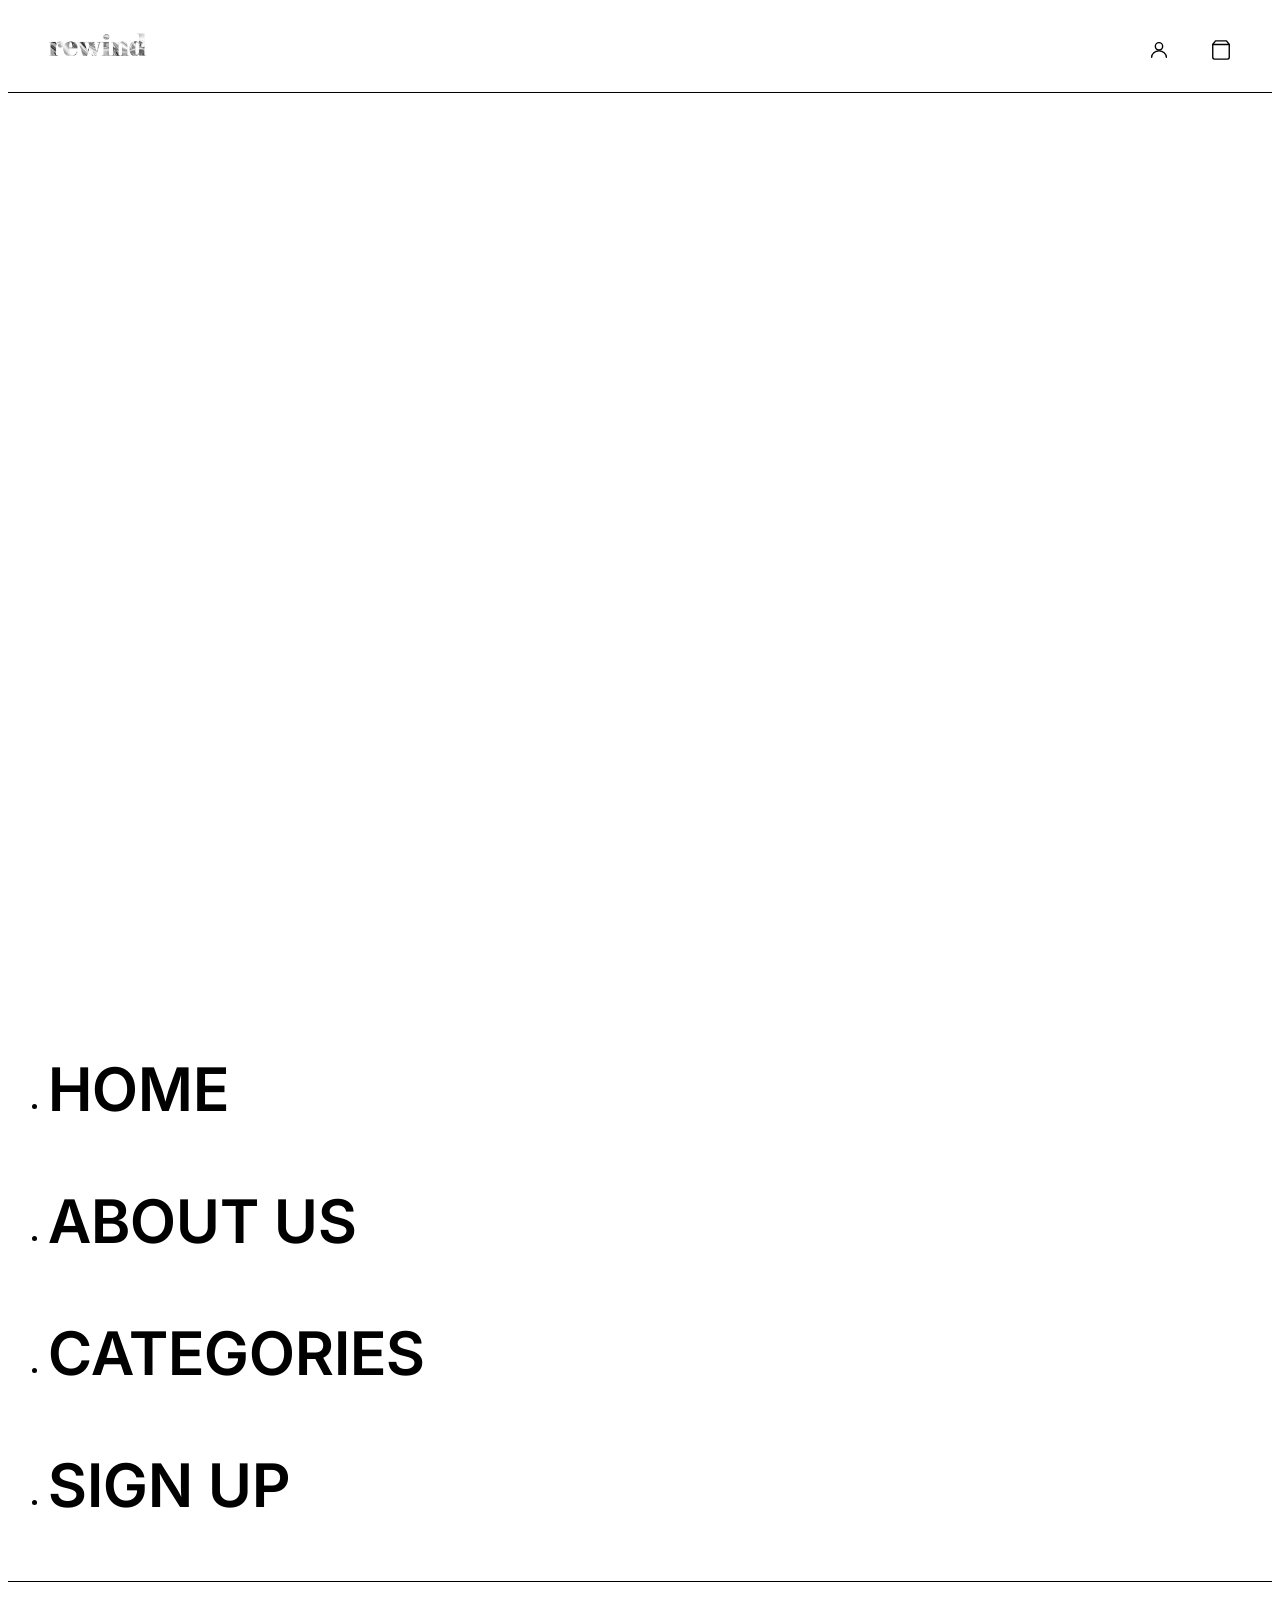
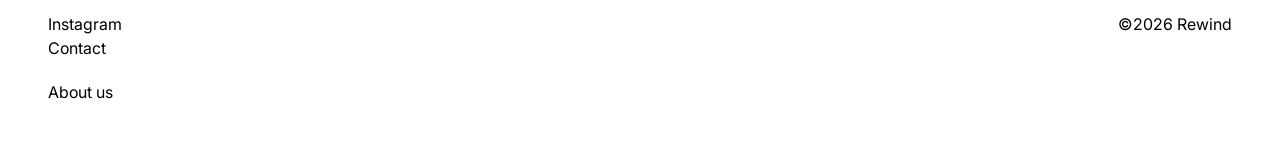
==== index.html @ b10daee1 "Merge pull request #23 from Team-3-and-the-lord-of-darkness/footer Footer" ====
<!doctype html>
<html lang="en">
  <head>
    <meta charset="UTF-8" />
    <meta name="viewport" content="width=device-width, initial-scale=1.0" />
    <title>Index</title>
    <script src="js/index.js" defer></script>
    <link rel="stylesheet" href="css/variables.css" />
    <link rel="stylesheet" href="css/index.css" />
    <link rel="stylesheet" href="css/general.css" />
    <link rel="stylesheet" href="css/layout.css" />
  </head>
  <body>
    <header class="header-minimal">
      <a href="index.html"><img class="rewind" src="img/rewindlogo.webp" alt="rewind logo" /></a>
      <nav>
        <ul>
          <li><button class="headerText">categories</button></li>
          <li><a class="headerText" href="about.html">about us</a></li>
          <li><a class="headerText" href="form.html">join us</a></li>
          <li>
            <a href="#" class="header-icon" aria-label="account">
              <svg xmlns="http://www.w3.org/2000/svg" width="22" height="22" viewBox="0 0 24 24" fill="none" stroke="currentColor" stroke-width="1.5" stroke-linecap="round" stroke-linejoin="round">
                <circle cx="12" cy="8" r="4" />
                <path d="M4 20c0-4 3.6-7 8-7s8 3 8 7" />
              </svg>
            </a>
          </li>
          <li>
            <a href="#" class="header-icon" aria-label="cart">
              <svg xmlns="http://www.w3.org/2000/svg" width="22" height="22" viewBox="0 0 24 24" fill="none" stroke="currentColor" stroke-width="1.5" stroke-linecap="round" stroke-linejoin="round">
                <path d="M6 2L3 6v14a2 2 0 0 0 2 2h14a2 2 0 0 0 2-2V6l-3-4z" />
                <line x1="3" y1="6" x2="21" y2="6" />
              </svg>
            </a>
          </li>
        </ul>
      </nav>
    </header>
    <main>
      <div class="heroslide">
        <img src="img/indexheroV2.webp" alt="indexhero1white" />
        <img src="img/indexheroV2green.webp" alt="indexhero2green" />
        <img src="img/indexheroV2purple.webp" alt="indexhero3purple" />
        <img src="img/indexheroV2yellow.webp" alt="indexhero4yellow" />
      </div>
      <section class="whitespace"></section>
      <section class="indexmenuContainer">
        <ul>
          <li>
            <a href="index.html"><h3>HOME</h3></a>
          </li>
          <li>
            <a href="about.html"><h3>ABOUT US</h3></a>
          </li>
          <li>
            <a href="categories.html"><h3>CATEGORIES</h3></a>
          </li>
          <li>
            <a href="form.html"><h3>SIGN UP</h3></a>
          </li>
        </ul>
        <section class="homeInterior"></section>
        <section class="mensApparel"></section>
        <section class="homeInterior"></section>
      </section>
      <section class="whitespace_newsfeature"></section>
      <section class="newsfeature"></section>
      <section class="whitespace"></section>
    </main>
<footer>
  <div class="footer-left">
    <a class="footer-link" href="#">Instagram</a>
    <a class="footer-link" href="#">Contact</a>
    <a class="footer-link footer-about" href="about.html">About us</a>
  </div>
  <p class="footer-copy">©2026 Rewind</p>
</footer>
  </body>
</html>
---- css/variables.css ----
/* Denne side indeholder variabler.Det vil sige,
at gennemgående æstetiske valg (farve, border-radius, etc) findes herinde,
og kan universelt ændres */

@font-face {
  font-family: "interSemibold";
  src: url("../fonts/Inter_18pt-SemiBold.woff");
}

@font-face {
  font-family: "interRegular";
  src: url("../fonts/Inter_18pt-Regular.woff");
}

:root {
  /* farver */
  --green-pastel: #cdf4d3;
  --yellow-pastel: #f5e8ba;
  --purple-pastel: #c8caff;
  /* var står her for variation, 
  så vi kan have nuance forskelle på vores farverne,
  f.eks til en mørkere baggrund */
  --prime-color-var: rgb(257, 257, 257);
  --second-color-var: rgb(257, 257, 257);
  --third-color-var: rgb(257, 257, 257);

  /* borders */
  --general-border: ;
  --nav-border: ;
  --cards-border: ;
  --header-border: 2px solid black;

  /* border radius */
  --general-margin: ;
  --cards-corner: 1px;

  /* tekststørrelse*/
  --h1-size: 40px;
  --h2-size: 26px;
  --h3-size: 60px;
  --h4-size: 20px;
  --p-size: 16px;

  /* Tekstfarve */
  --h1-color: #000;
  --h2-color: #000;
  --h3-color: #000;
  --h4-color: #000;
  --p-color: #000;

  /* fonts */
  --h1-font: "interSemibold";
  --h2-font: "interSemibold";
  --h3-font: "interSemibold";
  --h4-font: "interSemibold";
  --p-font: "interRegular";
}
---- css/index.css ----
/* Denne side er til  css specifikt til index-siden*/
.heroslide {
  position: relative;
  width: 100%;
  height: 100vh;
  overflow: hidden;
}

.heroslide img {
  position: absolute;
  width: 100%;
  height: 100%;
  object-fit: cover;
  top: 0;
  left: 0;
  opacity: 0;
  animation: crossfade 16s infinite;
  animation-timing-function: ease-in-out;
}

/* stager each image by 4s */
.heroslide img:nth-child(1) {
  animation-delay: 0s;
}
.heroslide img:nth-child(2) {
  animation-delay: 4s;
}
.heroslide img:nth-child(3) {
  animation-delay: 8s;
}
.heroslide img:nth-child(4) {
  animation-delay: 12s;
}

@keyframes crossfade {
  0% {
    opacity: 0;
  }
  12.5% {
    opacity: 1;
  } /* fade in */
  37.5% {
    opacity: 1;
  } /* fully visible */
  50% {
    opacity: 0;
  } /* fade out */
  100% {
    opacity: 0;
  }
}
---- css/general.css ----
/* Den her css-side er tiltænkt elementer, 
der er gennemgående på tværs af HTML-siderne */

h1 {
  font-size: var(--h1-size);
  color: var(--h1-color);
  font-family: var(--h1-font);
}

h2 {
  font-size: var(--h2-size);
  color: var(--h2-color);
  font-family: var(--h2-font);
}

h3 {
  font-size: var(--h3-size);
  color: var(--h3-color);
  font-family: var(--h3-font);
}

h4 {
  font-size: var(--h4-size);
  color: var(--h4-color);
  font-family: var(--h4-font);
}

p,
a {
  font-size: var(--p-size);
  color: var(--p-color);
  font-family: var(--p-font);
}

a {
  text-decoration: none;
}
/* =============================================
   HEADER
   Requires: variables.css + global.css
   ============================================= */

header {
  display: flex;
  align-items: center;
  justify-content: space-between;
  padding: 20px 40px;
  border-bottom: var(--header-border);
}

header .rewind {
  height: 40px;
  width: auto;
}

header nav ul {
  display: flex;
  align-items: center;
  gap: 40px;
  list-style: none;
  margin: 0;
  padding: 0;
}

header nav ul li {
  display: flex;
  align-items: center;
}

.headerText {
  font-size: var(--p-size);
  font-family: var(--p-font);
  color: var(--p-color);
  text-decoration: none;
  background: none;
  border: none;
  padding: 0;
  cursor: pointer;
}

.headerText:hover {
  text-decoration: underline;
}
.header-icon {
  color: var(--p-color);
  display: flex;
  align-items: center;
}

.header-icon:hover {
  opacity: 0.6;
}
/* Skjuler nav-tekst på index-siden */
.header-minimal .headerText {
  display: none;
}

.rewind {
  width: 50%;
}

header {
  display: flex;
  align-items: center;
  justify-content: space-between;
  padding: 20px 40px;
  border-bottom: 1px solid #000;
}

header .rewind {
  height: 40px;
  width: auto;
}

header nav ul {
  display: flex;
  align-items: center;
  gap: 40px;
  list-style: none;
  margin: 0;
  padding: 0;
}

header nav ul li {
  display: flex;
  align-items: center;
}

.headerText {
  font-size: var(--p-size);
  font-family: var(--p-font);
  color: var(--p-color);
  text-decoration: none;
  background: none;
  border: none;
  padding: 0;
  cursor: pointer;
}

.headerText:hover {
  text-decoration: underline;
}
.header-icon {
  color: var(--p-color);
  display: flex;
  align-items: center;
}

.header-icon:hover {
  opacity: 0.6;
}
/* Skjuler nav-tekst på index-siden */
.header-minimal .headerText {
  display: none;
}

/* footer */
footer {
  display: flex;
  justify-content: space-between;
  align-items: flex-start;
  padding: 32px 40px;
  border-top: 1px solid #000;
}

.footer-left {
  display: flex;
  flex-direction: column;
  gap: 4px;
}

.footer-link {
  font-size: var(--p-size);
  font-family: var(--p-font);
  color: var(--p-color);
  text-decoration: none;
}

.footer-link:hover {
  text-decoration: underline;
}

.footer-about {
  margin-top: 20px;
}

.footer-copy {
  font-size: var(--p-size);
  font-family: var(--p-font);
  color: var(--p-color);
  margin: 0;
}
---- css/layout.css ----
/* denne side er forbeholdt layout, altså hvordan elementerne er placeret på siden,
og hvordan de interagerer med hinanden. */
.grid4 {
  display: grid;
  grid-template-columns: repeat(4, 1fr);
  gap: 20px;
}

.grid2 {
  display: grid;
  grid-template-columns: repeat(2, 1fr);
  gap: 20px;
  padding: 3rem;
}

.categoryTitle {
  display: grid;
  grid-template-columns: 3fr 1fr;
}
.hero {
  width: 100%;
  height: auto;
  overflow: hidden;
}

.hero img {
  width: 100%;
  height: 100%;
  object-fit: cover;
  /* 123 */
}
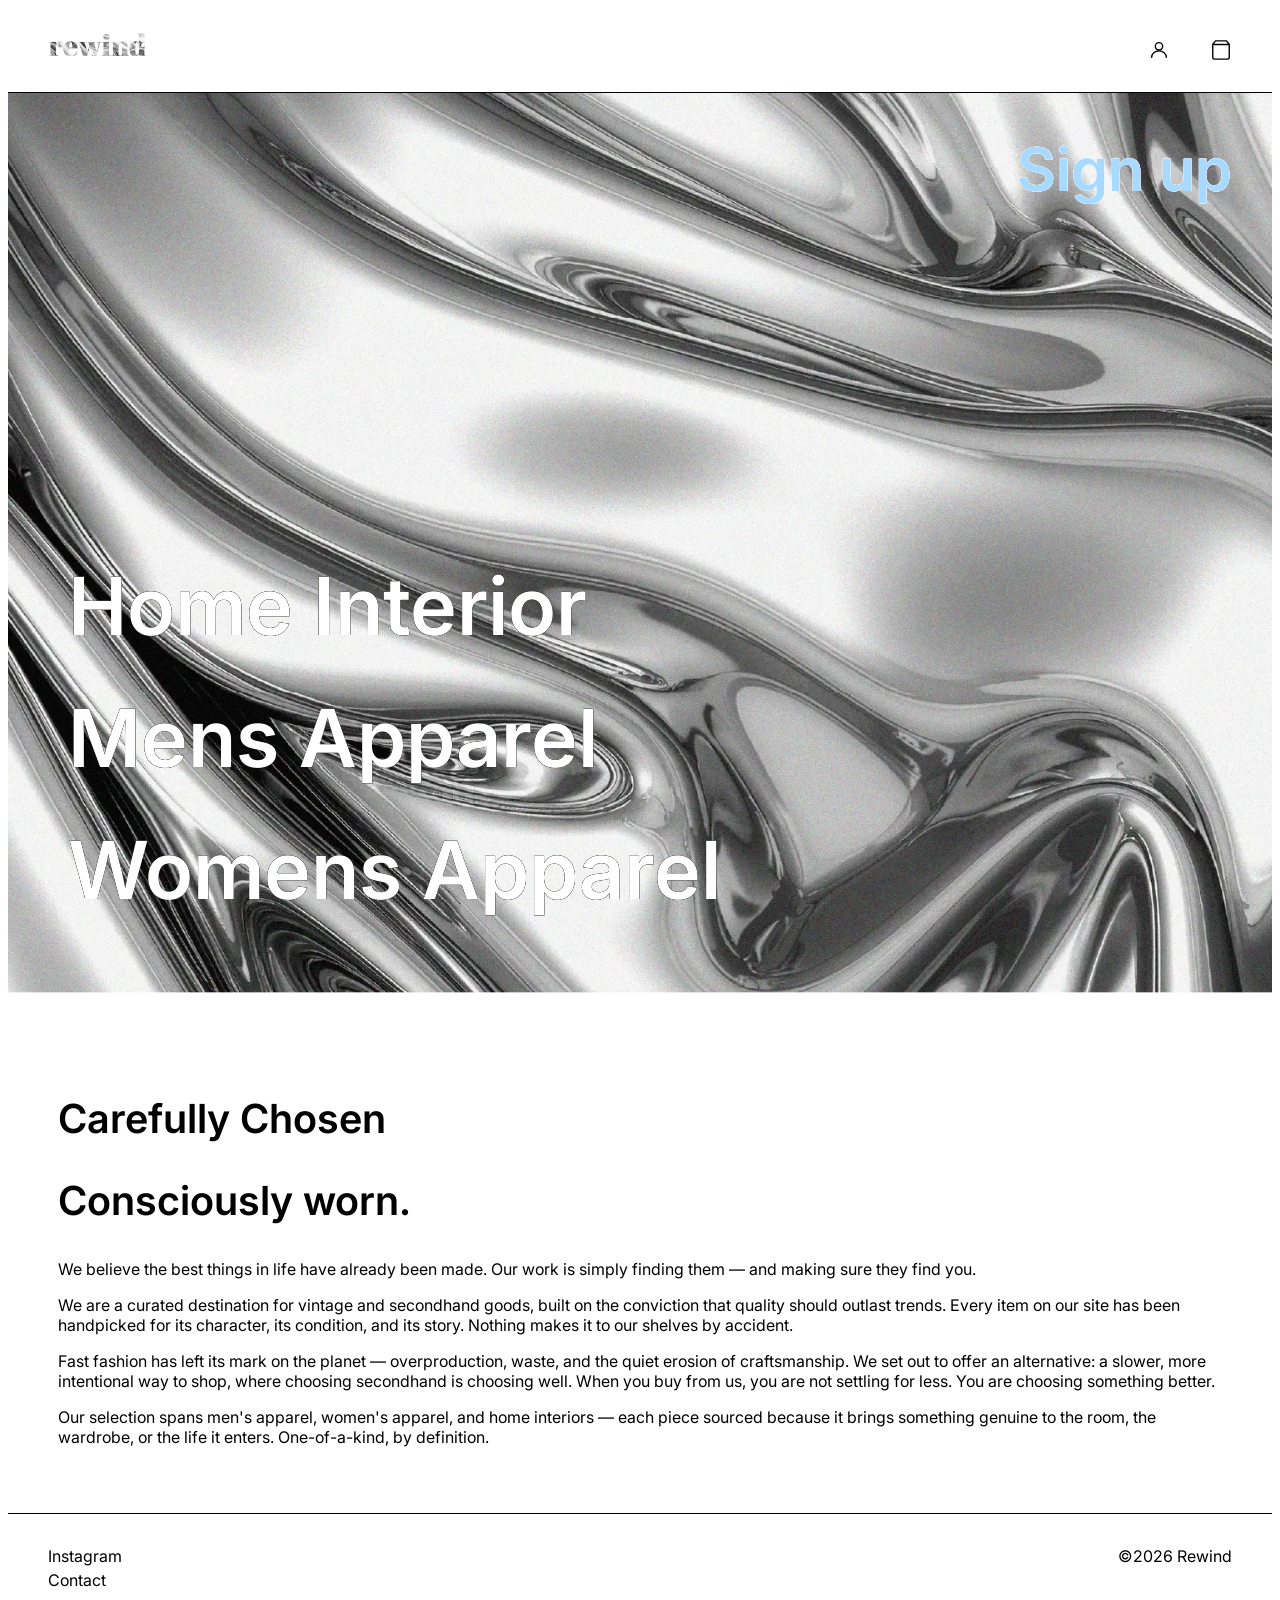
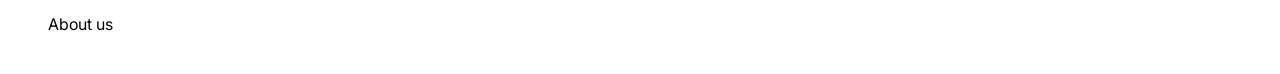
==== commit a3ad2159: "forsiderettelse første udkast" ====
--- a/index.html
+++ b/index.html
@@ -3,7 +3,7 @@
   <head>
     <meta charset="UTF-8" />
     <meta name="viewport" content="width=device-width, initial-scale=1.0" />
-    <title>Index</title>
+    <title>Rewind - Home</title>
     <script src="js/index.js" defer></script>
     <link rel="stylesheet" href="css/variables.css" />
     <link rel="stylesheet" href="css/index.css" />
@@ -39,42 +39,41 @@
     </header>
     <main>
       <div class="heroslide">
-        <img src="img/indexheroV2.webp" alt="indexhero1white" />
-        <img src="img/indexheroV2green.webp" alt="indexhero2green" />
-        <img src="img/indexheroV2purple.webp" alt="indexhero3purple" />
-        <img src="img/indexheroV2yellow.webp" alt="indexhero4yellow" />
+        <img src="img/indexheroV3.webp" alt="indexhero" />
+
+        <div class="hero-nav-right">
+          <a href="form.html">Sign up</a>
+        </div>
+
+        <div class="hero-categories">
+          <a href="productlist.html">Home Interior</a>
+          <a href="productlist.html">Mens Apparel</a>
+          <a href="productlist.html">Womens Apparel</a>
+        </div>
       </div>
-      <section class="whitespace"></section>
-      <section class="indexmenuContainer">
-        <ul>
-          <li>
-            <a href="index.html"><h3>HOME</h3></a>
-          </li>
-          <li>
-            <a href="about.html"><h3>ABOUT US</h3></a>
-          </li>
-          <li>
-            <a href="categories.html"><h3>CATEGORIES</h3></a>
-          </li>
-          <li>
-            <a href="form.html"><h3>SIGN UP</h3></a>
-          </li>
-        </ul>
-        <section class="homeInterior"></section>
-        <section class="mensApparel"></section>
-        <section class="homeInterior"></section>
-      </section>
-      <section class="whitespace_newsfeature"></section>
-      <section class="newsfeature"></section>
-      <section class="whitespace"></section>
+      <article class="aboutsection" >
+        <img class="aboutHero" src="img/mørkeblåsofa.webp" alt="" />
+        <h1>Carefully Chosen</h1>
+        <h1 class="italic">Consciously worn.</h1>
+        <p>We believe the best things in life have already been made. Our work is simply finding them — and making sure they find you.</p>
+        <p>
+          We are a curated destination for vintage and secondhand goods, built on the conviction that quality should outlast trends. Every item on our site has been handpicked for its character, its condition, and its story. Nothing makes it to our
+          shelves by accident.
+        </p>
+        <p>
+          Fast fashion has left its mark on the planet — overproduction, waste, and the quiet erosion of craftsmanship. We set out to offer an alternative: a slower, more intentional way to shop, where choosing secondhand is choosing well. When you
+          buy from us, you are not settling for less. You are choosing something better.
+        </p>
+        <p>Our selection spans men's apparel, women's apparel, and home interiors — each piece sourced because it brings something genuine to the room, the wardrobe, or the life it enters. One-of-a-kind, by definition.</p>
+      </article>
     </main>
-<footer>
-  <div class="footer-left">
-    <a class="footer-link" href="#">Instagram</a>
-    <a class="footer-link" href="#">Contact</a>
-    <a class="footer-link footer-about" href="about.html">About us</a>
-  </div>
-  <p class="footer-copy">©2026 Rewind</p>
-</footer>
+    <footer>
+      <div class="footer-left">
+        <a class="footer-link" href="#">Instagram</a>
+        <a class="footer-link" href="#">Contact</a>
+        <a class="footer-link footer-about" href="about.html">About us</a>
+      </div>
+      <p class="footer-copy">©2026 Rewind</p>
+    </footer>
   </body>
 </html>
--- a/css/index.css
+++ b/css/index.css
@@ -1,4 +1,3 @@
-/* Denne side er til  css specifikt til index-siden*/
 .heroslide {
   position: relative;
   width: 100%;
@@ -7,45 +6,70 @@
 }
 
 .heroslide img {
-  position: absolute;
   width: 100%;
   height: 100%;
   object-fit: cover;
-  top: 0;
-  left: 0;
-  opacity: 0;
-  animation: crossfade 16s infinite;
-  animation-timing-function: ease-in-out;
+  display: block; /* fjerner lille hvid linje under billedet */
 }
 
-/* stager each image by 4s */
-.heroslide img:nth-child(1) {
-  animation-delay: 0s;
-}
-.heroslide img:nth-child(2) {
-  animation-delay: 4s;
-}
-.heroslide img:nth-child(3) {
-  animation-delay: 8s;
-}
-.heroslide img:nth-child(4) {
-  animation-delay: 12s;
+.hero-nav-right {
+  position: absolute;
+  top: 40px;
+  right: 40px;
+  display: flex;
+  flex-direction: column;
+  align-items: flex-end;
+  gap: 12px;
+  z-index: 10;
 }
 
-@keyframes crossfade {
-  0% {
-    opacity: 0;
-  }
-  12.5% {
-    opacity: 1;
-  } /* fade in */
-  37.5% {
-    opacity: 1;
-  } /* fully visible */
-  50% {
-    opacity: 0;
-  } /* fade out */
-  100% {
-    opacity: 0;
-  }
+.hero-categories {
+  position: absolute;
+  bottom: 40px;
+  left: 40px;
+  display: flex;
+  flex-direction: column;
+  gap: 20px;
+  z-index: 10;
+  padding: 20px;
 }
+.hero-nav-right a {
+  font-size: var(--h3-size);
+  font-family: var(--h3-font);
+  color: #a8d9ff;
+  text-decoration: none;
+  text-shadow:
+    0.2px 0.2px 0 #ffffff,
+    -0.2px -0.2px 0 #ffffff,
+    0.2px -0.2px 0 #ffffff,
+    -0.2px 0.2px 0 #ffffff;
+}
+
+.hero-categories a {
+  font-size: 80px;
+  font-family: var(--h3-font);
+  color: #fff;
+  text-decoration: none;
+  text-shadow:
+    0.3px 0.3px 0 #000000b6,
+    -0.3px -0.3px 0 #000000a0,
+    0.3px -0.3px 0 #000000aa,
+    -0.3px 0.3px 0 #000000a9;
+  padding-bottom: 15px;
+}
+
+.aboutHero {
+  justify-content: center;
+}
+
+img.aboutHero {
+  max-width: 60%;
+  justify-content: center;
+  place-content: center;
+}
+
+.aboutsection {
+  padding: 50px;
+  place-content: center;
+}
+
--- a/css/layout.css
+++ b/css/layout.css
@@ -4,13 +4,6 @@
   display: grid;
   grid-template-columns: repeat(4, 1fr);
   gap: 20px;
-}
-
-.grid2 {
-  display: grid;
-  grid-template-columns: repeat(2, 1fr);
-  gap: 20px;
-  padding: 3rem;
 }
 
 .categoryTitle {
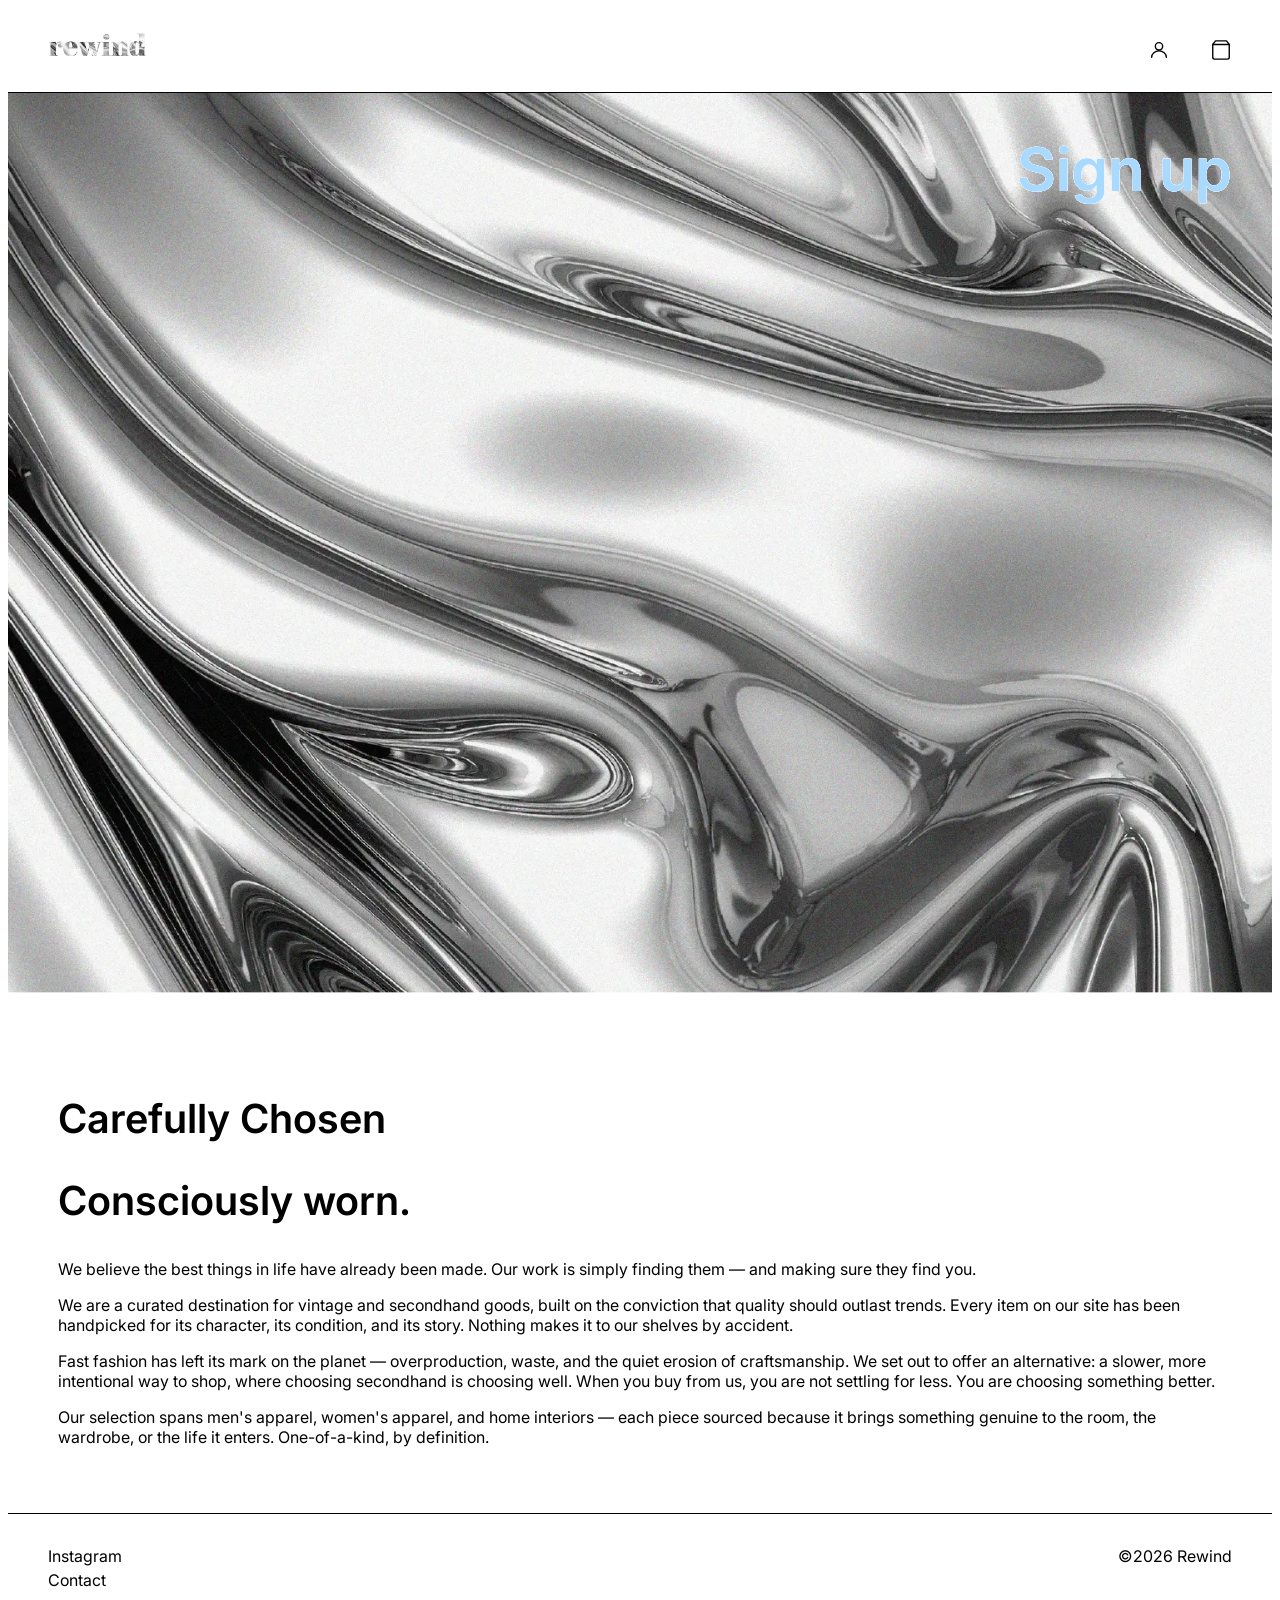
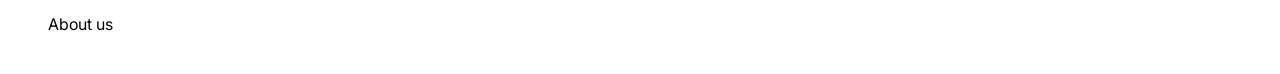
==== commit 52179e0f: "Implement dynamic hero categories and update SVG structure in index.html" ====
--- a/index.html
+++ b/index.html
@@ -9,6 +9,7 @@
     <link rel="stylesheet" href="css/index.css" />
     <link rel="stylesheet" href="css/general.css" />
     <link rel="stylesheet" href="css/layout.css" />
+    <script src="js/index.js" defer></script>
   </head>
   <body>
     <header class="header-minimal">
@@ -20,7 +21,17 @@
           <li><a class="headerText" href="form.html">join us</a></li>
           <li>
             <a href="#" class="header-icon" aria-label="account">
-              <svg xmlns="http://www.w3.org/2000/svg" width="22" height="22" viewBox="0 0 24 24" fill="none" stroke="currentColor" stroke-width="1.5" stroke-linecap="round" stroke-linejoin="round">
+              <svg
+                xmlns="http://www.w3.org/2000/svg"
+                width="22"
+                height="22"
+                viewBox="0 0 24 24"
+                fill="none"
+                stroke="currentColor"
+                stroke-width="1.5"
+                stroke-linecap="round"
+                stroke-linejoin="round"
+              >
                 <circle cx="12" cy="8" r="4" />
                 <path d="M4 20c0-4 3.6-7 8-7s8 3 8 7" />
               </svg>
@@ -28,7 +39,17 @@
           </li>
           <li>
             <a href="#" class="header-icon" aria-label="cart">
-              <svg xmlns="http://www.w3.org/2000/svg" width="22" height="22" viewBox="0 0 24 24" fill="none" stroke="currentColor" stroke-width="1.5" stroke-linecap="round" stroke-linejoin="round">
+              <svg
+                xmlns="http://www.w3.org/2000/svg"
+                width="22"
+                height="22"
+                viewBox="0 0 24 24"
+                fill="none"
+                stroke="currentColor"
+                stroke-width="1.5"
+                stroke-linecap="round"
+                stroke-linejoin="round"
+              >
                 <path d="M6 2L3 6v14a2 2 0 0 0 2 2h14a2 2 0 0 0 2-2V6l-3-4z" />
                 <line x1="3" y1="6" x2="21" y2="6" />
               </svg>
@@ -45,26 +66,26 @@
           <a href="form.html">Sign up</a>
         </div>
 
-        <div class="hero-categories">
-          <a href="productlist.html">Home Interior</a>
-          <a href="productlist.html">Mens Apparel</a>
-          <a href="productlist.html">Womens Apparel</a>
-        </div>
+        <div class="hero-categories" id="heroCategories"></div>
       </div>
-      <article class="aboutsection" >
+      <article class="aboutsection">
         <img class="aboutHero" src="img/mørkeblåsofa.webp" alt="" />
         <h1>Carefully Chosen</h1>
         <h1 class="italic">Consciously worn.</h1>
         <p>We believe the best things in life have already been made. Our work is simply finding them — and making sure they find you.</p>
         <p>
-          We are a curated destination for vintage and secondhand goods, built on the conviction that quality should outlast trends. Every item on our site has been handpicked for its character, its condition, and its story. Nothing makes it to our
-          shelves by accident.
+          We are a curated destination for vintage and secondhand goods, built on the conviction that quality should outlast trends. Every item on our
+          site has been handpicked for its character, its condition, and its story. Nothing makes it to our shelves by accident.
         </p>
         <p>
-          Fast fashion has left its mark on the planet — overproduction, waste, and the quiet erosion of craftsmanship. We set out to offer an alternative: a slower, more intentional way to shop, where choosing secondhand is choosing well. When you
-          buy from us, you are not settling for less. You are choosing something better.
+          Fast fashion has left its mark on the planet — overproduction, waste, and the quiet erosion of craftsmanship. We set out to offer an
+          alternative: a slower, more intentional way to shop, where choosing secondhand is choosing well. When you buy from us, you are not settling
+          for less. You are choosing something better.
         </p>
-        <p>Our selection spans men's apparel, women's apparel, and home interiors — each piece sourced because it brings something genuine to the room, the wardrobe, or the life it enters. One-of-a-kind, by definition.</p>
+        <p>
+          Our selection spans men's apparel, women's apparel, and home interiors — each piece sourced because it brings something genuine to the room,
+          the wardrobe, or the life it enters. One-of-a-kind, by definition.
+        </p>
       </article>
     </main>
     <footer>
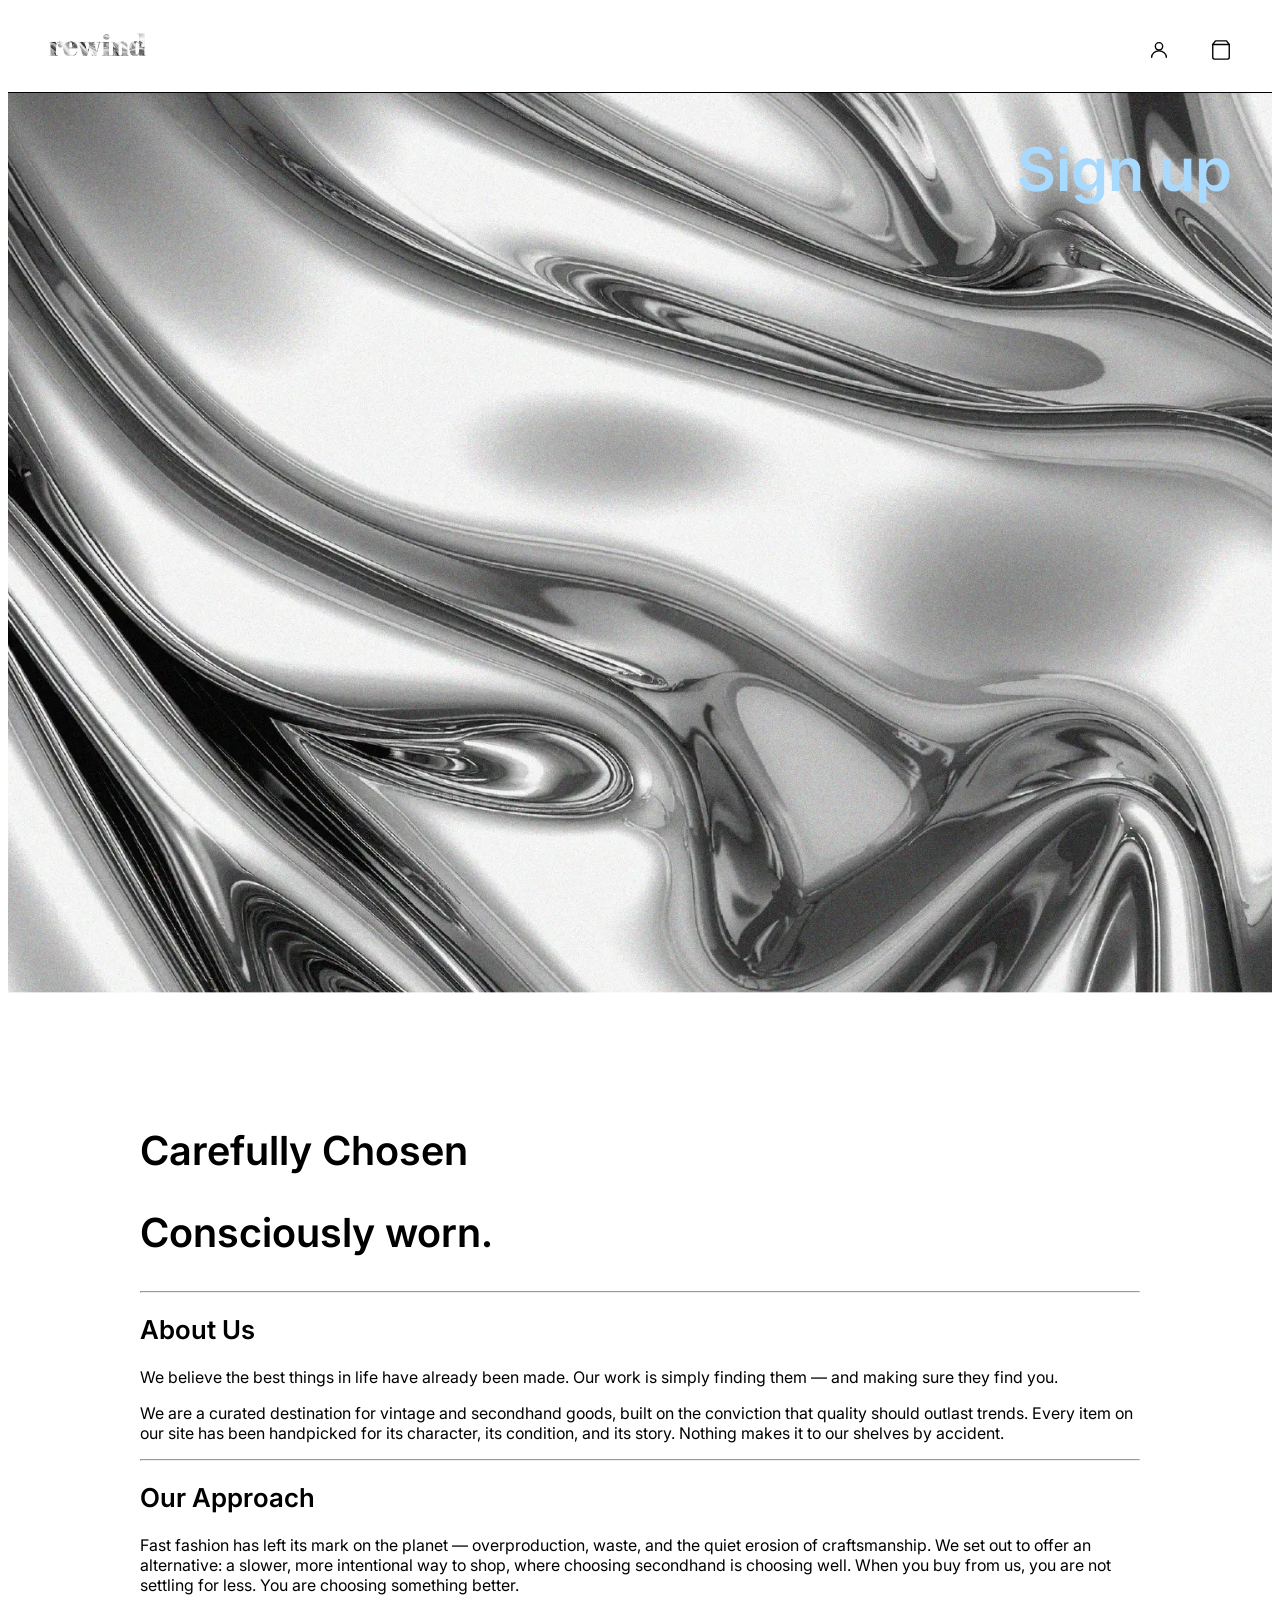
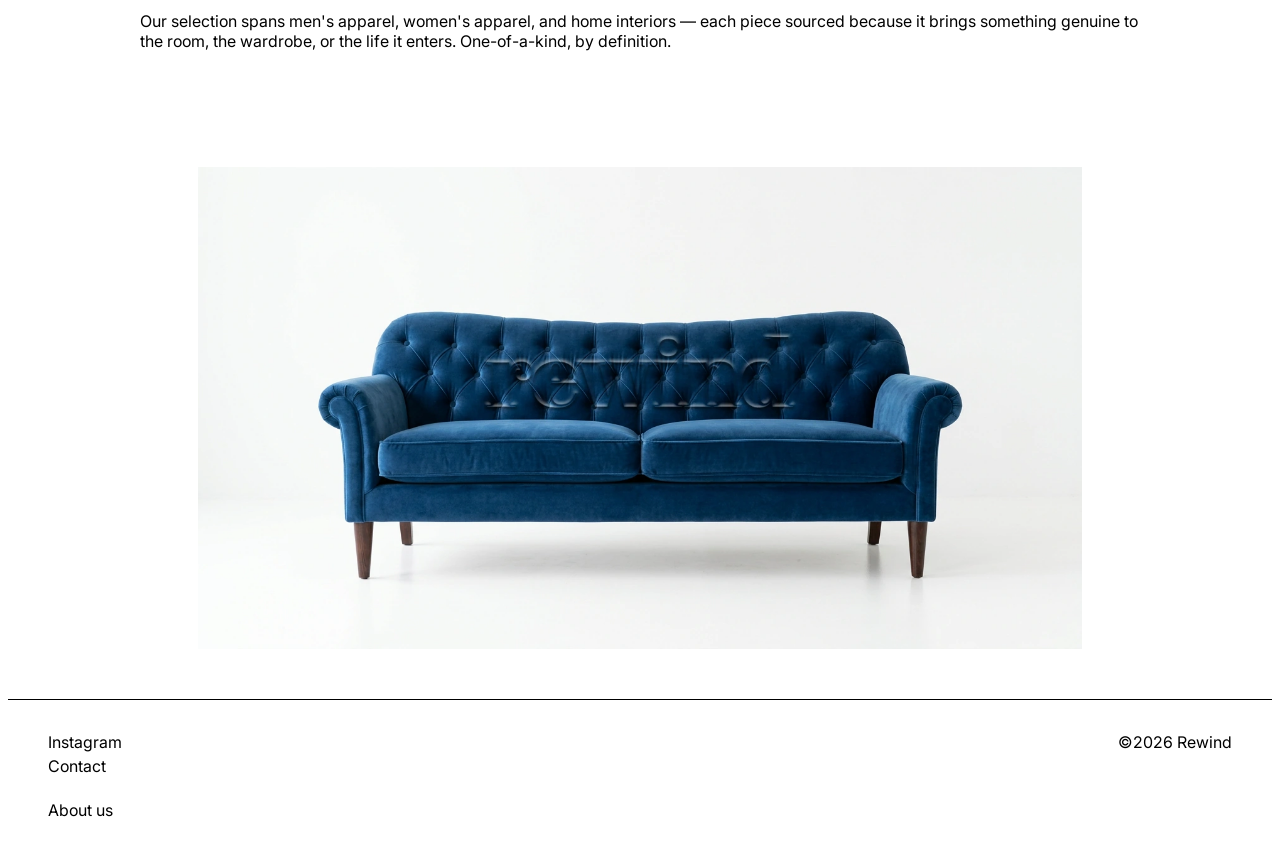
==== commit cd30c9ce: "dropdown menu + forskellige css rettelser" ====
--- a/index.html
+++ b/index.html
@@ -21,17 +21,7 @@
           <li><a class="headerText" href="form.html">join us</a></li>
           <li>
             <a href="#" class="header-icon" aria-label="account">
-              <svg
-                xmlns="http://www.w3.org/2000/svg"
-                width="22"
-                height="22"
-                viewBox="0 0 24 24"
-                fill="none"
-                stroke="currentColor"
-                stroke-width="1.5"
-                stroke-linecap="round"
-                stroke-linejoin="round"
-              >
+              <svg xmlns="http://www.w3.org/2000/svg" width="22" height="22" viewBox="0 0 24 24" fill="none" stroke="currentColor" stroke-width="1.5" stroke-linecap="round" stroke-linejoin="round">
                 <circle cx="12" cy="8" r="4" />
                 <path d="M4 20c0-4 3.6-7 8-7s8 3 8 7" />
               </svg>
@@ -39,17 +29,7 @@
           </li>
           <li>
             <a href="#" class="header-icon" aria-label="cart">
-              <svg
-                xmlns="http://www.w3.org/2000/svg"
-                width="22"
-                height="22"
-                viewBox="0 0 24 24"
-                fill="none"
-                stroke="currentColor"
-                stroke-width="1.5"
-                stroke-linecap="round"
-                stroke-linejoin="round"
-              >
+              <svg xmlns="http://www.w3.org/2000/svg" width="22" height="22" viewBox="0 0 24 24" fill="none" stroke="currentColor" stroke-width="1.5" stroke-linecap="round" stroke-linejoin="round">
                 <path d="M6 2L3 6v14a2 2 0 0 0 2 2h14a2 2 0 0 0 2-2V6l-3-4z" />
                 <line x1="3" y1="6" x2="21" y2="6" />
               </svg>
@@ -68,25 +48,27 @@
 
         <div class="hero-categories" id="heroCategories"></div>
       </div>
-      <article class="aboutsection">
-        <img class="aboutHero" src="img/mørkeblåsofa.webp" alt="" />
-        <h1>Carefully Chosen</h1>
-        <h1 class="italic">Consciously worn.</h1>
+      <article class="indexabout">
+        <div class="titleRow">
+          <h1>Carefully Chosen</h1>
+          <h1 class="italic">Consciously worn.</h1>
+        </div>
+        <hr />
+        <h2>About Us</h2>
         <p>We believe the best things in life have already been made. Our work is simply finding them — and making sure they find you.</p>
         <p>
-          We are a curated destination for vintage and secondhand goods, built on the conviction that quality should outlast trends. Every item on our
-          site has been handpicked for its character, its condition, and its story. Nothing makes it to our shelves by accident.
+          We are a curated destination for vintage and secondhand goods, built on the conviction that quality should outlast trends. Every item on our site has been handpicked for its character, its condition, and its story. Nothing makes it to our
+          shelves by accident.
         </p>
+        <hr />
+        <h2>Our Approach</h2>
         <p>
-          Fast fashion has left its mark on the planet — overproduction, waste, and the quiet erosion of craftsmanship. We set out to offer an
-          alternative: a slower, more intentional way to shop, where choosing secondhand is choosing well. When you buy from us, you are not settling
-          for less. You are choosing something better.
+          Fast fashion has left its mark on the planet — overproduction, waste, and the quiet erosion of craftsmanship. We set out to offer an alternative: a slower, more intentional way to shop, where choosing secondhand is choosing well. When you
+          buy from us, you are not settling for less. You are choosing something better.
         </p>
-        <p>
-          Our selection spans men's apparel, women's apparel, and home interiors — each piece sourced because it brings something genuine to the room,
-          the wardrobe, or the life it enters. One-of-a-kind, by definition.
-        </p>
+        <p>Our selection spans men's apparel, women's apparel, and home interiors — each piece sourced because it brings something genuine to the room, the wardrobe, or the life it enters. One-of-a-kind, by definition.</p>
       </article>
+      <div class="blåsofa" ><img src="img/mørkeblåsofa.webp" alt="" /></div>
     </main>
     <footer>
       <div class="footer-left">
--- a/css/index.css
+++ b/css/index.css
@@ -38,11 +38,6 @@
   font-family: var(--h3-font);
   color: #a8d9ff;
   text-decoration: none;
-  text-shadow:
-    0.2px 0.2px 0 #ffffff,
-    -0.2px -0.2px 0 #ffffff,
-    0.2px -0.2px 0 #ffffff,
-    -0.2px 0.2px 0 #ffffff;
 }
 
 .hero-categories a {
@@ -73,3 +68,17 @@
   place-content: center;
 }
 
+.indexabout {
+  margin: 50px auto;
+  padding: 50px;
+  width: 1000px;
+}
+
+.blåsofa img {
+  max-width: 70%;
+}
+.blåsofa {
+  display: flex;
+  justify-content: center;
+  padding-bottom: 50px;
+}
--- a/css/general.css
+++ b/css/general.css
@@ -190,3 +190,41 @@
   color: var(--p-color);
   margin: 0;
 }
+
+/* dropdown menu */
+.categories-dropdown {
+  position: relative;
+}
+
+.dropdown-menu {
+  display: none;
+  position: absolute;
+  top: 100%;
+  left: 0;
+  background: #fff;
+  border: 1px solid #000;
+  padding: 15px 30px;
+  display: flex;
+  flex-direction: column;
+  gap: 20px;
+  z-index: 100;
+  white-space: nowrap;
+  visibility: hidden;
+  opacity: 0;
+}
+
+.categories-dropdown:hover .dropdown-menu {
+  visibility: visible;
+  opacity: 1;
+}
+
+.dropdown-menu a {
+  font-size: var(--p-size);
+  font-family: var(--p-font);
+  color: var(--p-color);
+  text-decoration: none;
+}
+
+.dropdown-menu a:hover {
+  text-decoration: underline;
+}
--- a/css/layout.css
+++ b/css/layout.css
@@ -3,6 +3,12 @@
 .grid4 {
   display: grid;
   grid-template-columns: repeat(4, 1fr);
+  gap: 20px;
+}
+
+.grid2 {
+  display: grid;
+  grid-template-columns: repeat(2, 1fr);
   gap: 20px;
 }
 
@@ -22,3 +28,9 @@
   object-fit: cover;
   /* 123 */
 }
+
+.subcategoryLinks {
+  display: flex;
+  gap: 1rem;
+  margin-bottom: 1rem;
+}
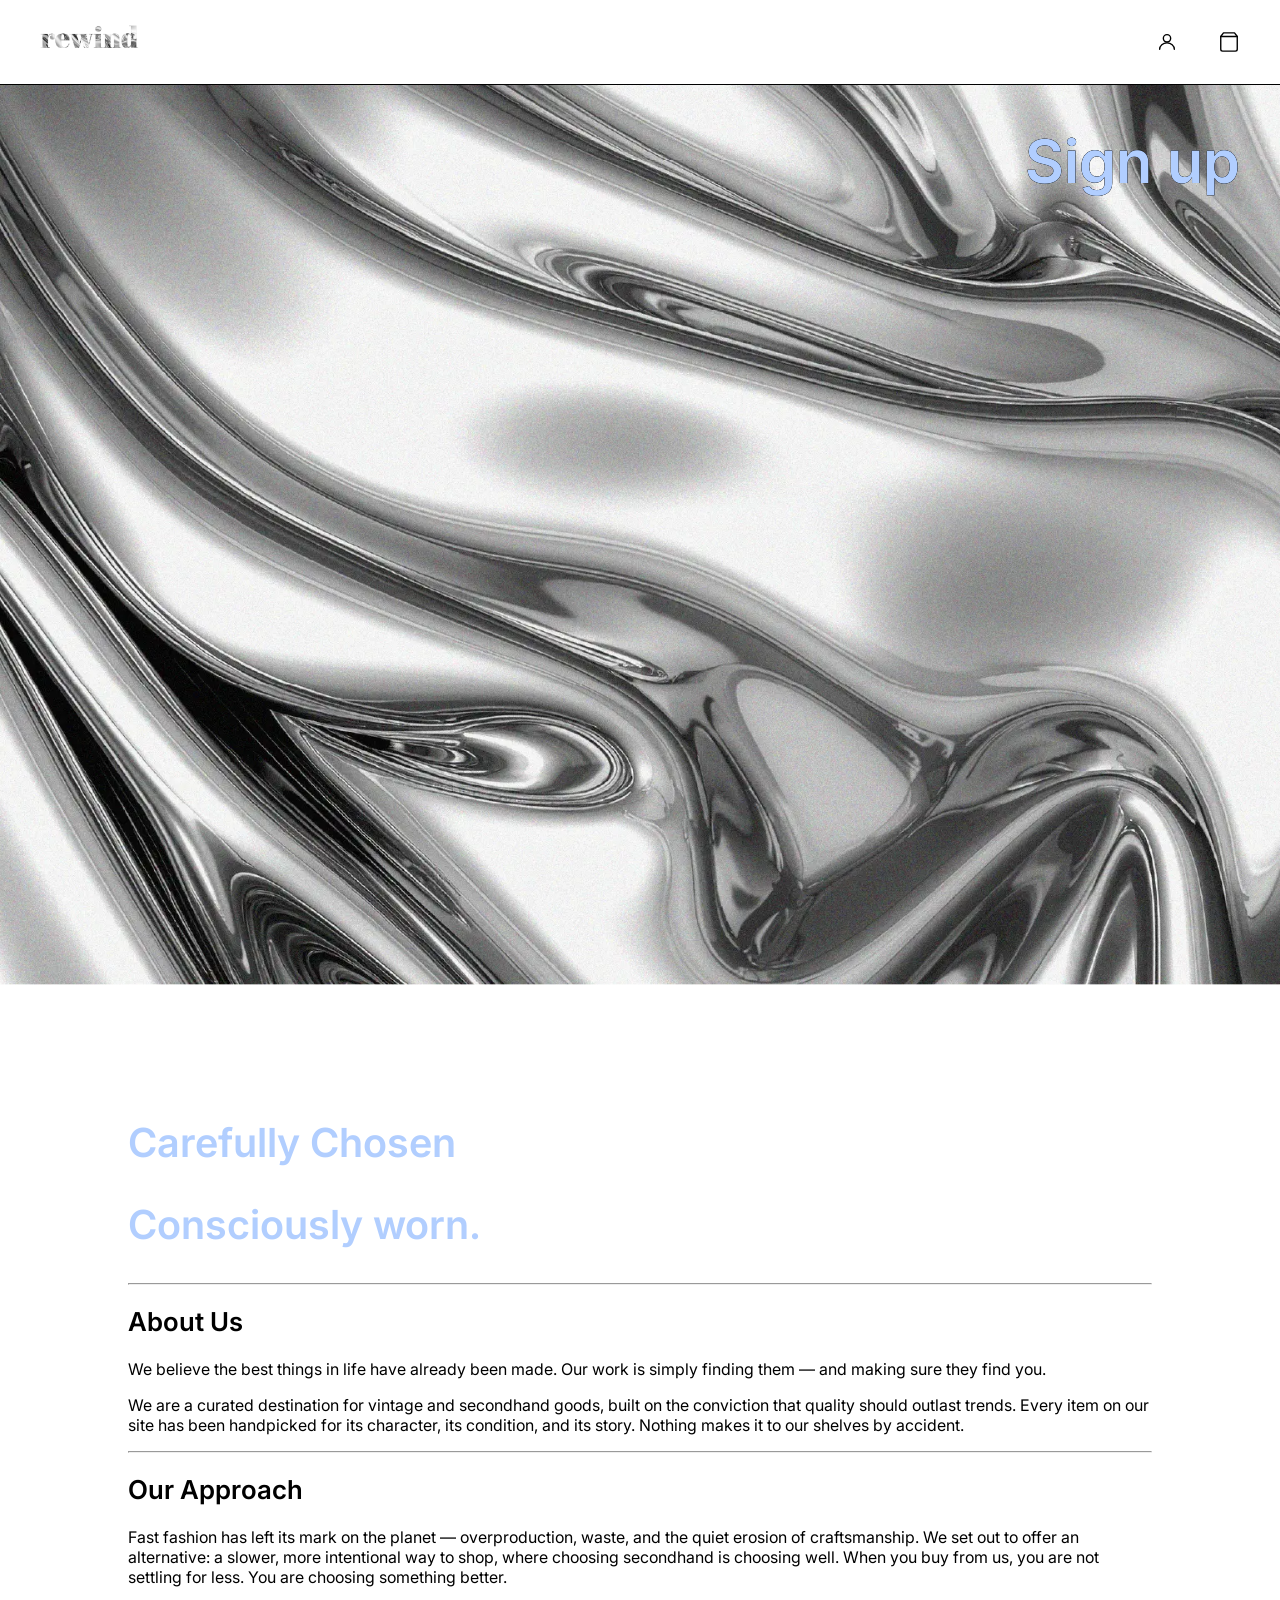
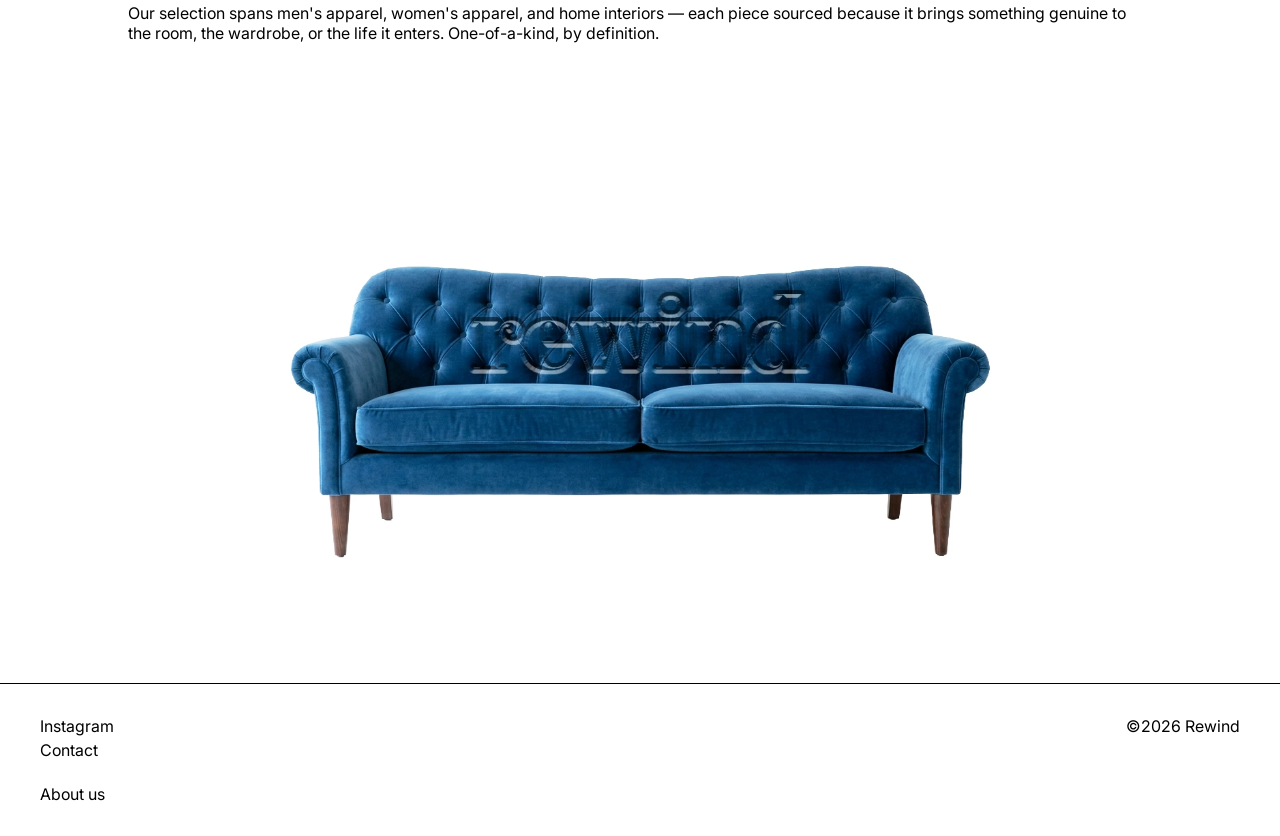
==== commit f94dac67: "sofabillede ændring" ====
--- a/index.html
+++ b/index.html
@@ -68,7 +68,7 @@
         </p>
         <p>Our selection spans men's apparel, women's apparel, and home interiors — each piece sourced because it brings something genuine to the room, the wardrobe, or the life it enters. One-of-a-kind, by definition.</p>
       </article>
-      <div class="blåsofa" ><img src="img/mørkeblåsofa.webp" alt="" /></div>
+      <div class="blåsofa"><img src="img/mørkeblåsofa2.webp" alt="" /></div>
     </main>
     <footer>
       <div class="footer-left">
--- a/css/index.css
+++ b/css/index.css
@@ -36,8 +36,18 @@
 .hero-nav-right a {
   font-size: var(--h3-size);
   font-family: var(--h3-font);
-  color: #a8d9ff;
+  color: rgb(177, 206, 255);
   text-decoration: none;
+  transition: color 0.2s ease;
+  text-shadow:
+    0.3px 0.3px 0 #000000b6,
+    -0.3px -0.3px 0 #000000a0,
+    0.3px -0.3px 0 #000000aa,
+    -0.3px 0.3px 0 #000000a9;
+}
+
+.hero-nav-right a:hover {
+  color: white;
 }
 
 .hero-categories a {
@@ -51,6 +61,15 @@
     0.3px -0.3px 0 #000000aa,
     -0.3px 0.3px 0 #000000a9;
   padding-bottom: 15px;
+}
+
+.hero-categories a {
+  color: #fff; /* eller din normale farve */
+  transition: color 0.2s ease;
+}
+
+.hero-categories a:hover {
+  color: rgb(177, 206, 255);
 }
 
 .aboutHero {
@@ -71,14 +90,19 @@
 .indexabout {
   margin: 50px auto;
   padding: 50px;
-  width: 1000px;
+  width: 80%;
 }
 
 .blåsofa img {
-  max-width: 70%;
+  max-width: 75%;
+  margin-top: -50px;
 }
 .blåsofa {
   display: flex;
   justify-content: center;
   padding-bottom: 50px;
 }
+
+.titleRow h1 {
+  color: rgb(177, 206, 255);
+}
--- a/css/general.css
+++ b/css/general.css
@@ -189,6 +189,27 @@
   font-family: var(--p-font);
   color: var(--p-color);
   margin: 0;
+}
+
+.green-pastel {
+  transition: 0.4s;
+  &:hover {
+    background-color: var(--green-pastel);
+  }
+}
+
+.yellow-pastel {
+  transition: 0.4s;
+  &:hover {
+    background-color: var(--yellow-pastel);
+  }
+}
+
+.purple-pastel {
+  transition: 0.4s;
+  &:hover {
+    background-color: var(--purple-pastel);
+  }
 }
 
 /* dropdown menu */
--- a/css/layout.css
+++ b/css/layout.css
@@ -34,3 +34,84 @@
   gap: 1rem;
   margin-bottom: 1rem;
 }
+body {
+  margin: 0;
+}
+
+body {
+  margin: 0;
+@media (max-width: 770px) {
+  .grid4 {
+    display: grid;
+    grid-template-columns: repeat(2, 1fr);
+    gap: 20px;
+  }
+
+  .grid2 {
+    display: grid;
+    grid-template-columns: repeat(1, 1fr);
+    gap: 20px;
+  }
+
+  .categoryTitle {
+    display: grid;
+    grid-template-columns: 3fr 1fr;
+  }
+  .hero {
+    width: 100%;
+    height: auto;
+    overflow: hidden;
+  }
+
+  .hero img {
+    width: 100%;
+    height: 100%;
+    object-fit: cover;
+    /* 123 */
+  }
+
+  .subcategoryLinks {
+    display: flex;
+    gap: 1rem;
+    margin-bottom: 1rem;
+  }
+  .grid2 img {
+    width: 100%;
+    height: 100%;
+    object-fit: cover;
+    justify-content: center;
+  }
+  .hero-categories a {
+    font-size: 50px;
+    font-family: var(--h3-font);
+    color: #fff;
+    text-decoration: none;
+    text-shadow:
+      0.3px 0.3px 0 #000000b6,
+      -0.3px -0.3px 0 #000000a0,
+      0.3px -0.3px 0 #000000aa,
+      -0.3px 0.3px 0 #000000a9;
+    padding-bottom: 15px;
+  }
+  .hero-nav-right a {
+    font-size: 50px;
+    font-family: var(--h3-font);
+    color: #a8d9ff;
+    text-decoration: none;
+    text-shadow:
+      0.2px 0.2px 0 #ffffff,
+      -0.2px -0.2px 0 #ffffff,
+      0.2px -0.2px 0 #ffffff,
+      -0.2px 0.2px 0 #ffffff;
+  }
+  img.aboutHero {
+    max-width: 100%;
+    justify-content: center;
+    place-content: center;
+  }
+  .card {
+    max-width: 100%;
+    justify-self: center;
+    place-content: center;
+  }
+}
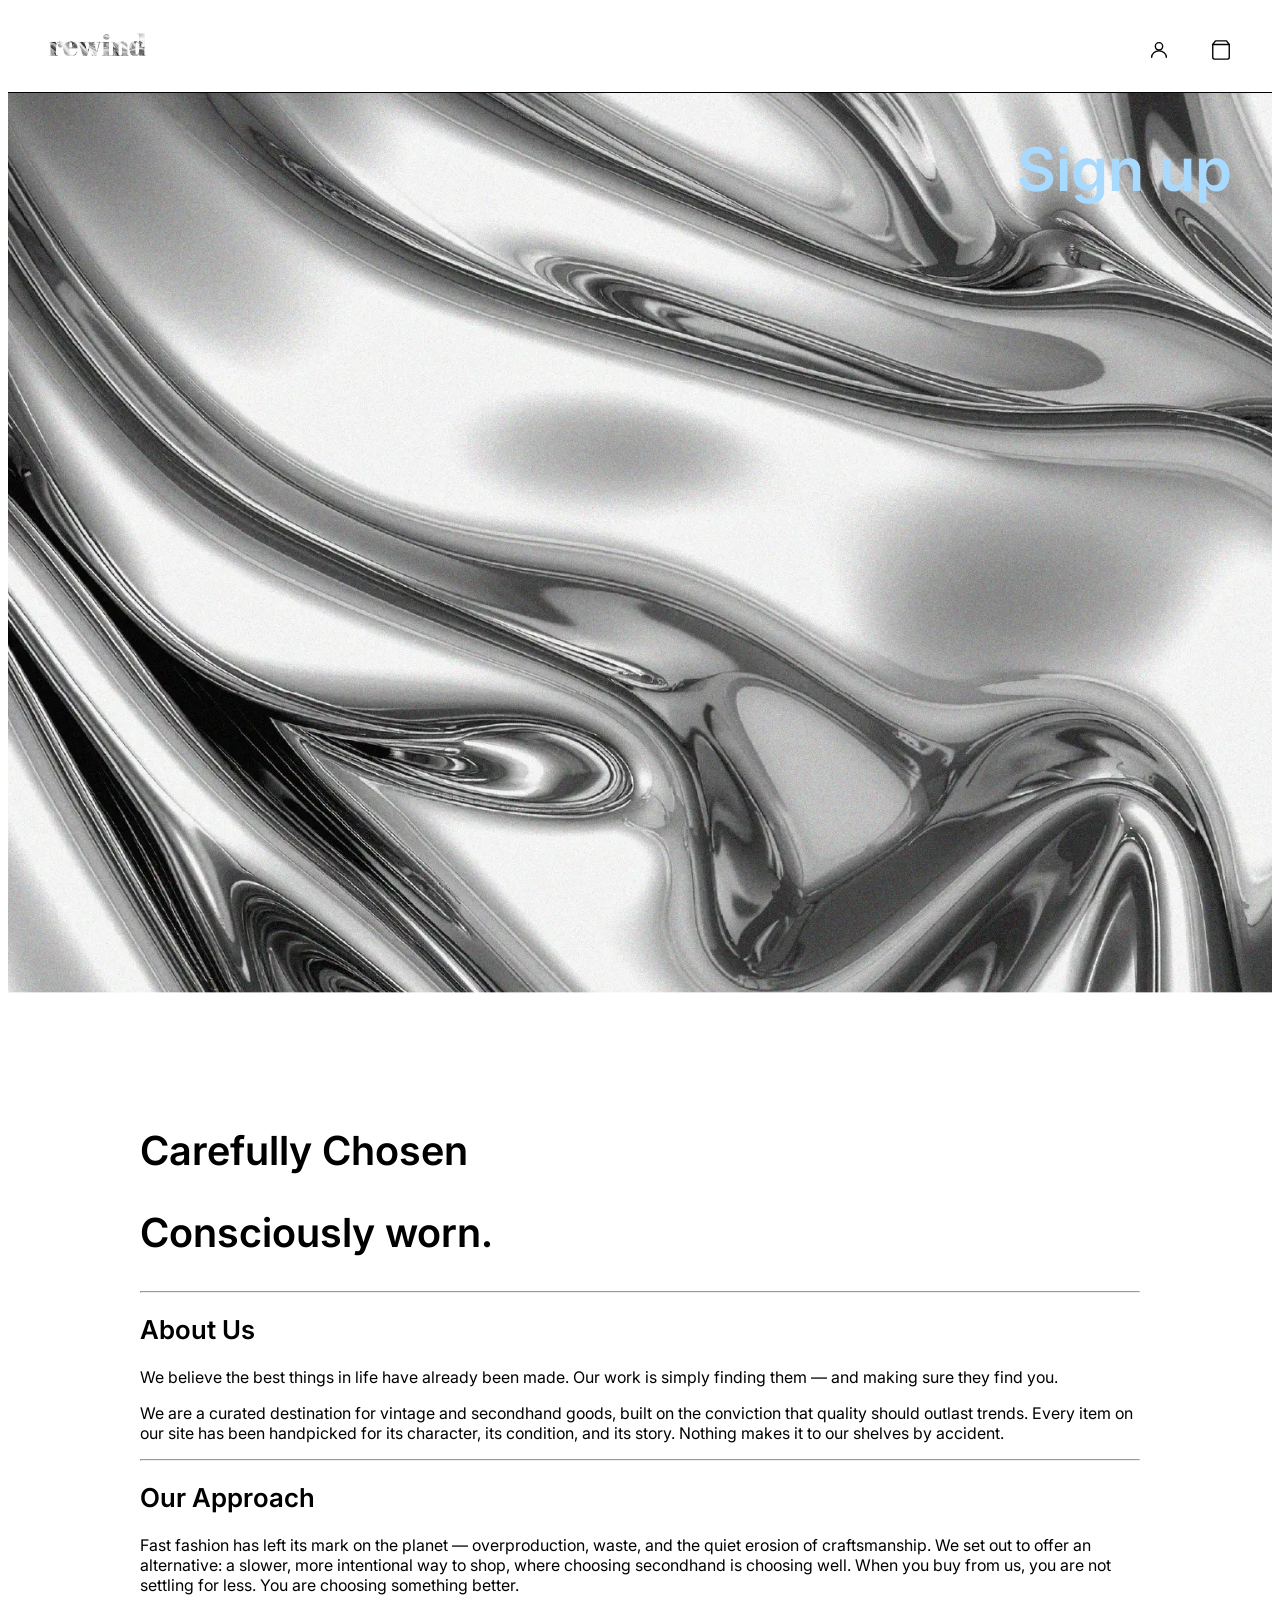
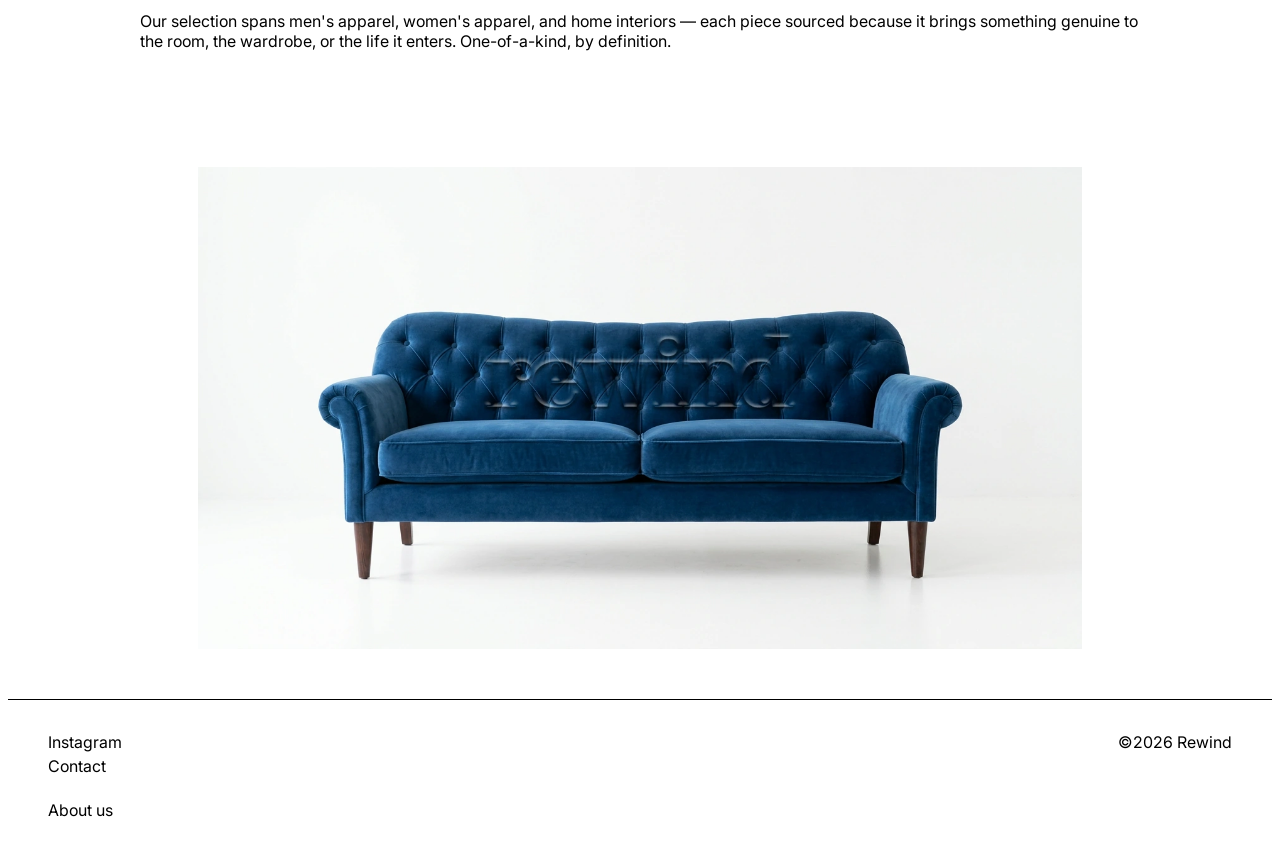
==== commit 8145b1b8: "Merge branch 'fix-randopastels' of https://github.com/Team-3-and-the-lord-of-darkness/resale-furnitu" ====
--- a/index.html
+++ b/index.html
@@ -68,7 +68,7 @@
         </p>
         <p>Our selection spans men's apparel, women's apparel, and home interiors — each piece sourced because it brings something genuine to the room, the wardrobe, or the life it enters. One-of-a-kind, by definition.</p>
       </article>
-      <div class="blåsofa"><img src="img/mørkeblåsofa2.webp" alt="" /></div>
+      <div class="blåsofa" ><img src="img/mørkeblåsofa.webp" alt="" /></div>
     </main>
     <footer>
       <div class="footer-left">
--- a/css/index.css
+++ b/css/index.css
@@ -36,18 +36,8 @@
 .hero-nav-right a {
   font-size: var(--h3-size);
   font-family: var(--h3-font);
-  color: rgb(177, 206, 255);
+  color: #a8d9ff;
   text-decoration: none;
-  transition: color 0.2s ease;
-  text-shadow:
-    0.3px 0.3px 0 #000000b6,
-    -0.3px -0.3px 0 #000000a0,
-    0.3px -0.3px 0 #000000aa,
-    -0.3px 0.3px 0 #000000a9;
-}
-
-.hero-nav-right a:hover {
-  color: white;
 }
 
 .hero-categories a {
@@ -61,15 +51,6 @@
     0.3px -0.3px 0 #000000aa,
     -0.3px 0.3px 0 #000000a9;
   padding-bottom: 15px;
-}
-
-.hero-categories a {
-  color: #fff; /* eller din normale farve */
-  transition: color 0.2s ease;
-}
-
-.hero-categories a:hover {
-  color: rgb(177, 206, 255);
 }
 
 .aboutHero {
@@ -90,19 +71,14 @@
 .indexabout {
   margin: 50px auto;
   padding: 50px;
-  width: 80%;
+  width: 1000px;
 }
 
 .blåsofa img {
-  max-width: 75%;
-  margin-top: -50px;
+  max-width: 70%;
 }
 .blåsofa {
   display: flex;
   justify-content: center;
   padding-bottom: 50px;
 }
-
-.titleRow h1 {
-  color: rgb(177, 206, 255);
-}
--- a/css/general.css
+++ b/css/general.css
@@ -210,8 +210,6 @@
   &:hover {
     background-color: var(--purple-pastel);
   }
-}
-
 /* dropdown menu */
 .categories-dropdown {
   position: relative;
--- a/css/layout.css
+++ b/css/layout.css
@@ -34,12 +34,7 @@
   gap: 1rem;
   margin-bottom: 1rem;
 }
-body {
-  margin: 0;
-}
 
-body {
-  margin: 0;
 @media (max-width: 770px) {
   .grid4 {
     display: grid;
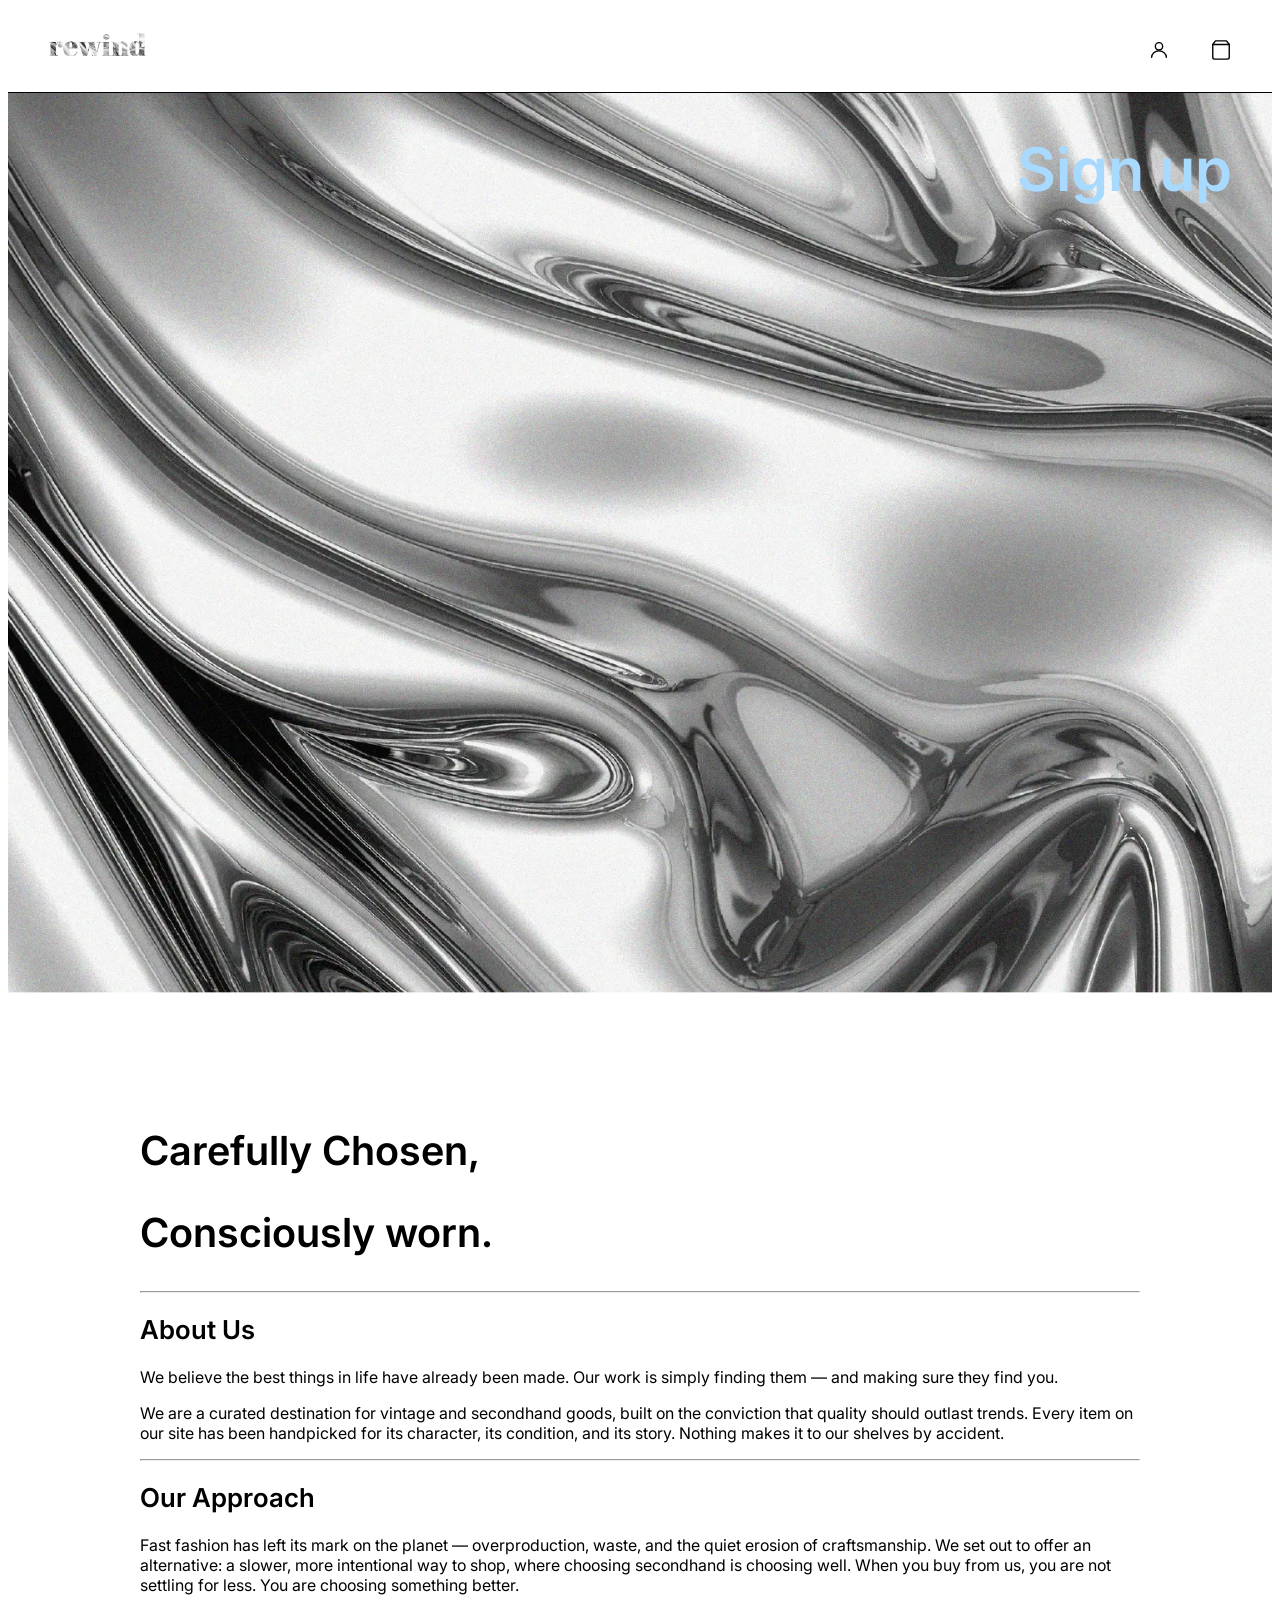
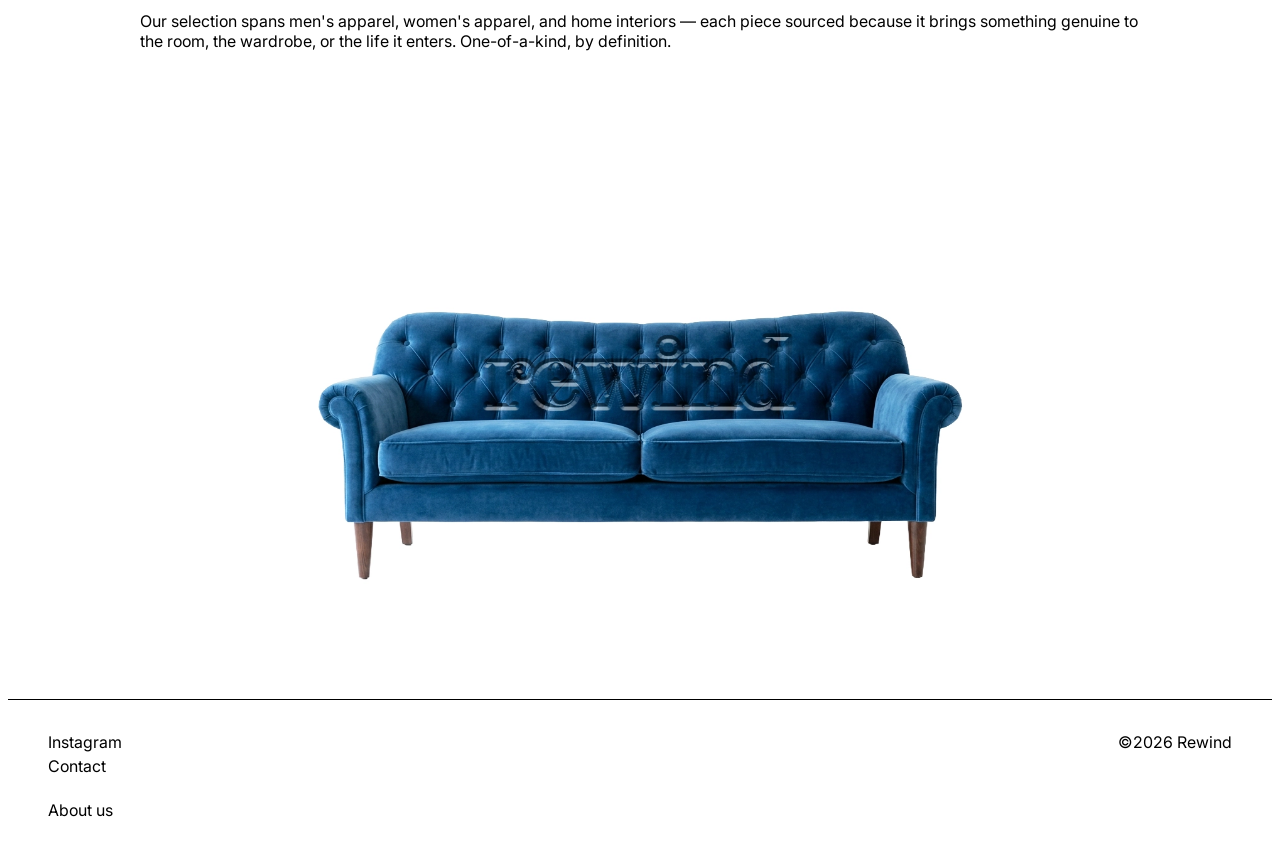
==== commit 973b55cd: "subSribe" ====
--- a/index.html
+++ b/index.html
@@ -50,7 +50,7 @@
       </div>
       <article class="indexabout">
         <div class="titleRow">
-          <h1>Carefully Chosen</h1>
+          <h1>Carefully Chosen,</h1>
           <h1 class="italic">Consciously worn.</h1>
         </div>
         <hr />
@@ -68,7 +68,7 @@
         </p>
         <p>Our selection spans men's apparel, women's apparel, and home interiors — each piece sourced because it brings something genuine to the room, the wardrobe, or the life it enters. One-of-a-kind, by definition.</p>
       </article>
-      <div class="blåsofa" ><img src="img/mørkeblåsofa.webp" alt="" /></div>
+      <div class="blåsofa"><img src="img/mørkeblåsofa2.webp" alt="" /></div>
     </main>
     <footer>
       <div class="footer-left">
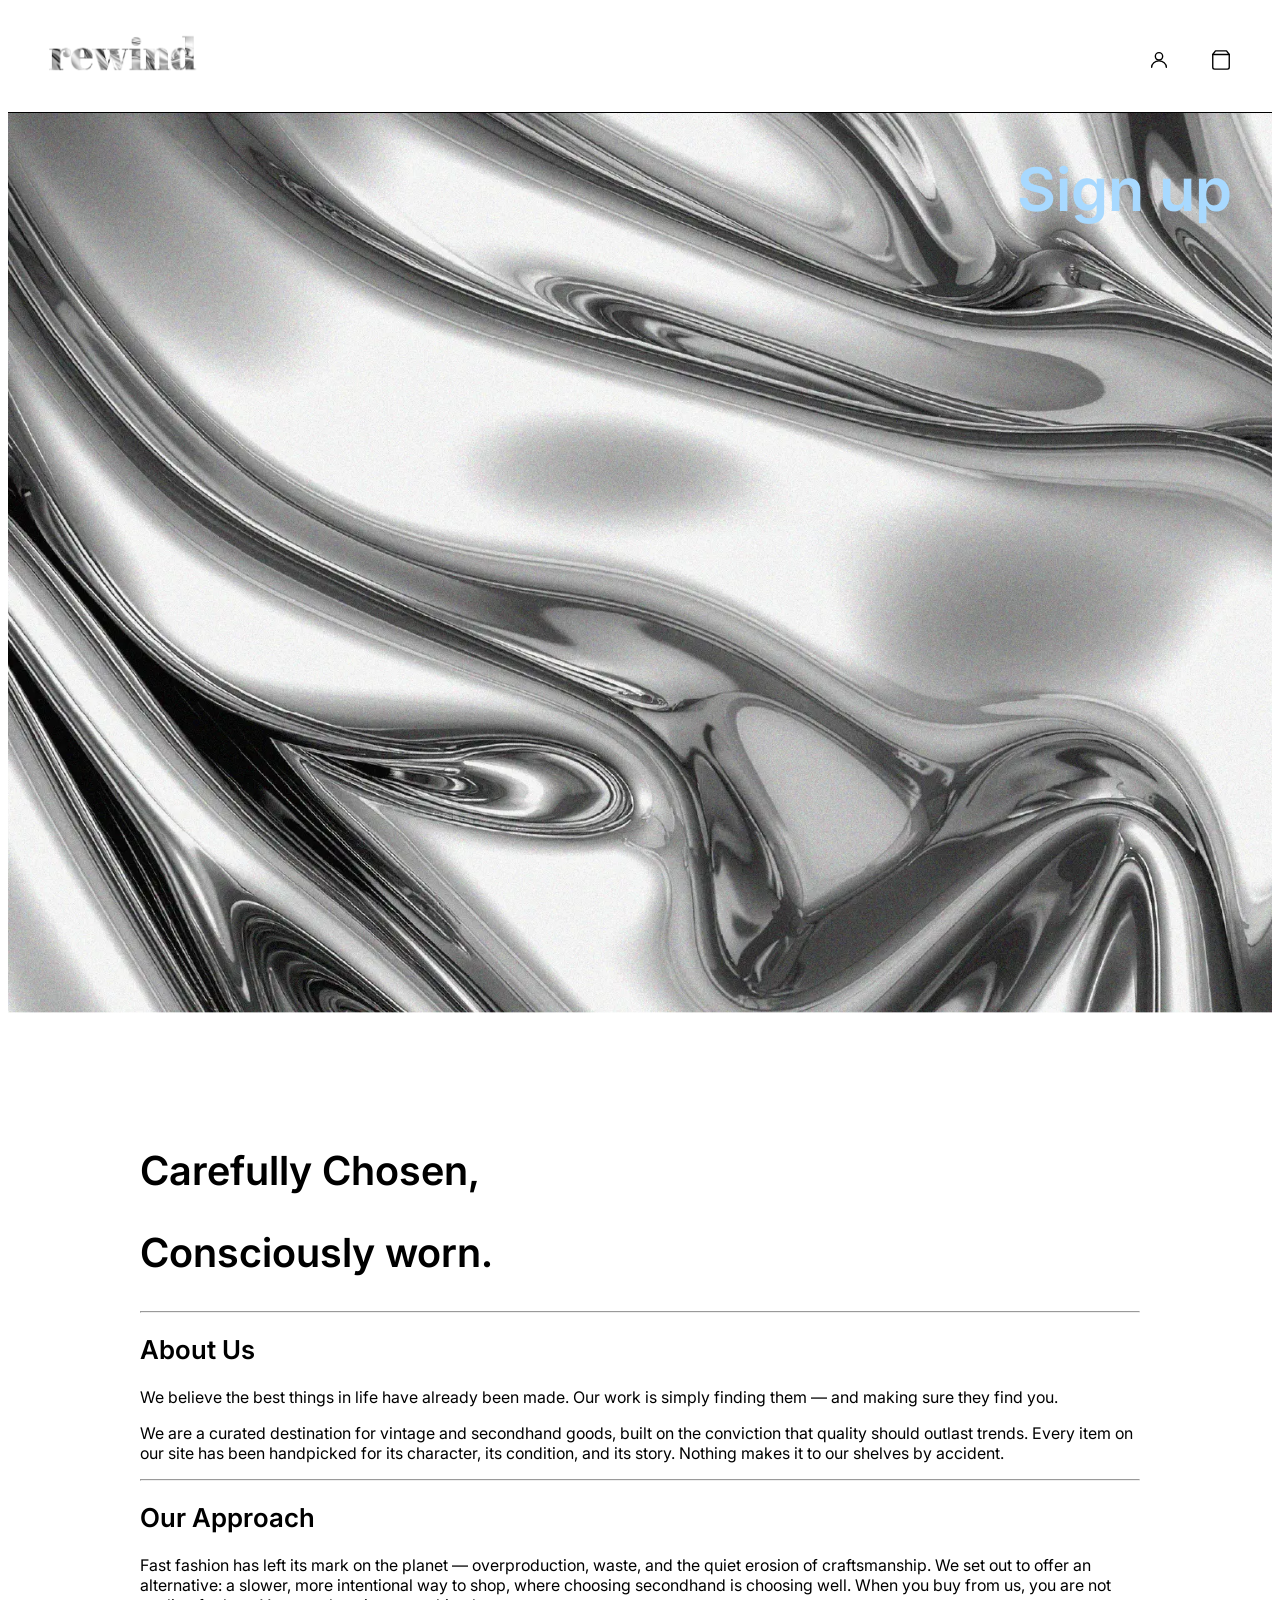
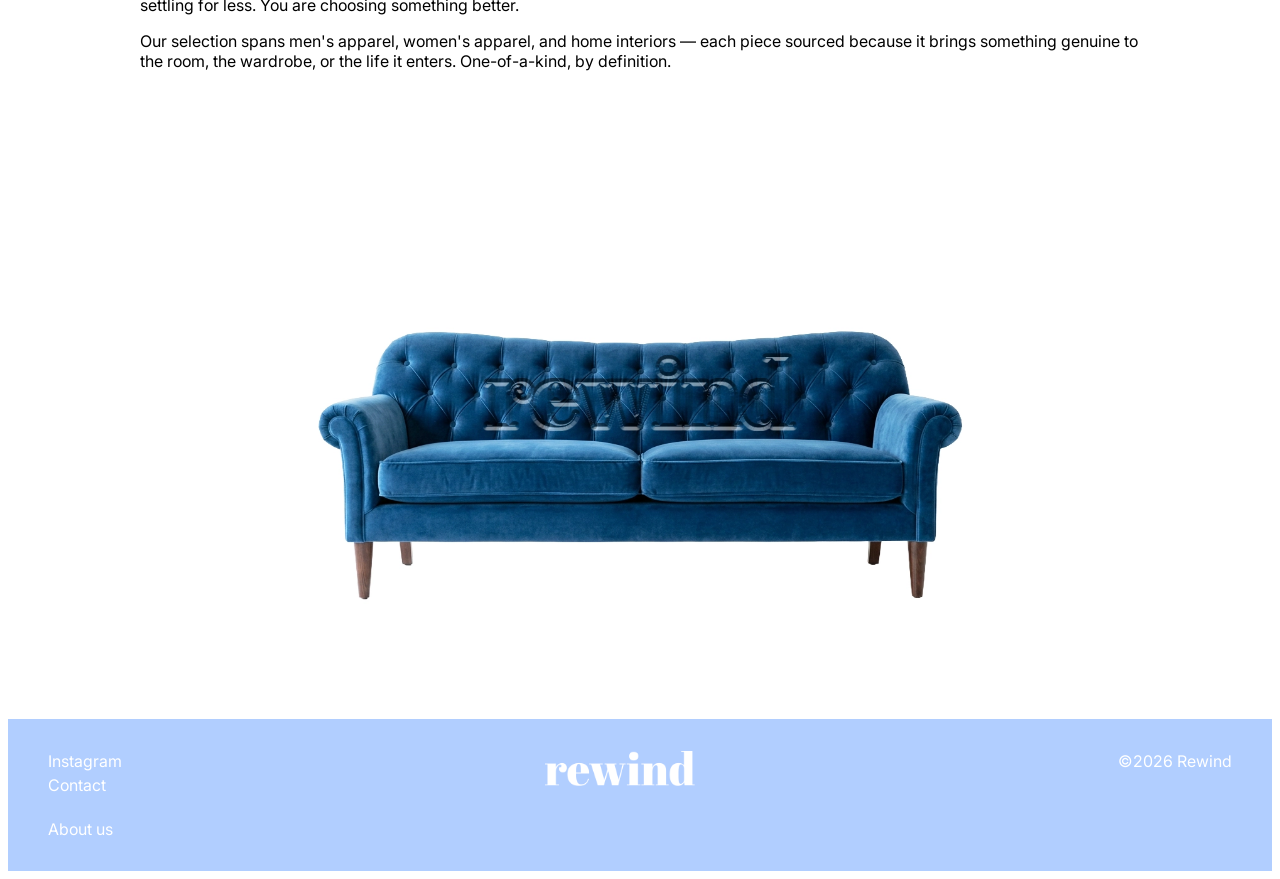
==== commit 2e0a2992: "footer" ====
--- a/index.html
+++ b/index.html
@@ -76,6 +76,7 @@
         <a class="footer-link" href="#">Contact</a>
         <a class="footer-link footer-about" href="about.html">About us</a>
       </div>
+      <img class="footerlogo" src="img/rewindtekst.png" alt="" />
       <p class="footer-copy">©2026 Rewind</p>
     </footer>
   </body>
--- a/css/general.css
+++ b/css/general.css
@@ -88,7 +88,7 @@
 }
 
 .header-icon:hover {
-  opacity: 0.6;
+  color: rgb(177, 206, 255);
 }
 /* Skjuler nav-tekst på index-siden */
 .header-minimal .headerText {
@@ -108,7 +108,7 @@
 }
 
 header .rewind {
-  height: 40px;
+  height: 60px;
   width: auto;
 }
 
@@ -144,6 +144,7 @@
   color: var(--p-color);
   display: flex;
   align-items: center;
+  transition: color 0.3s ease;
 }
 
 .header-icon:hover {
@@ -160,7 +161,7 @@
   justify-content: space-between;
   align-items: flex-start;
   padding: 32px 40px;
-  border-top: 1px solid #000;
+  background-color: rgb(177, 206, 255);
 }
 
 .footer-left {
@@ -172,7 +173,7 @@
 .footer-link {
   font-size: var(--p-size);
   font-family: var(--p-font);
-  color: var(--p-color);
+  color: white;
   text-decoration: none;
 }
 
@@ -187,7 +188,7 @@
 .footer-copy {
   font-size: var(--p-size);
   font-family: var(--p-font);
-  color: var(--p-color);
+  color: white;
   margin: 0;
 }
 
@@ -210,6 +211,8 @@
   &:hover {
     background-color: var(--purple-pastel);
   }
+}
+
 /* dropdown menu */
 .categories-dropdown {
   position: relative;
@@ -247,3 +250,7 @@
 .dropdown-menu a:hover {
   text-decoration: underline;
 }
+
+.footerlogo {
+  max-width: 150px;
+}
